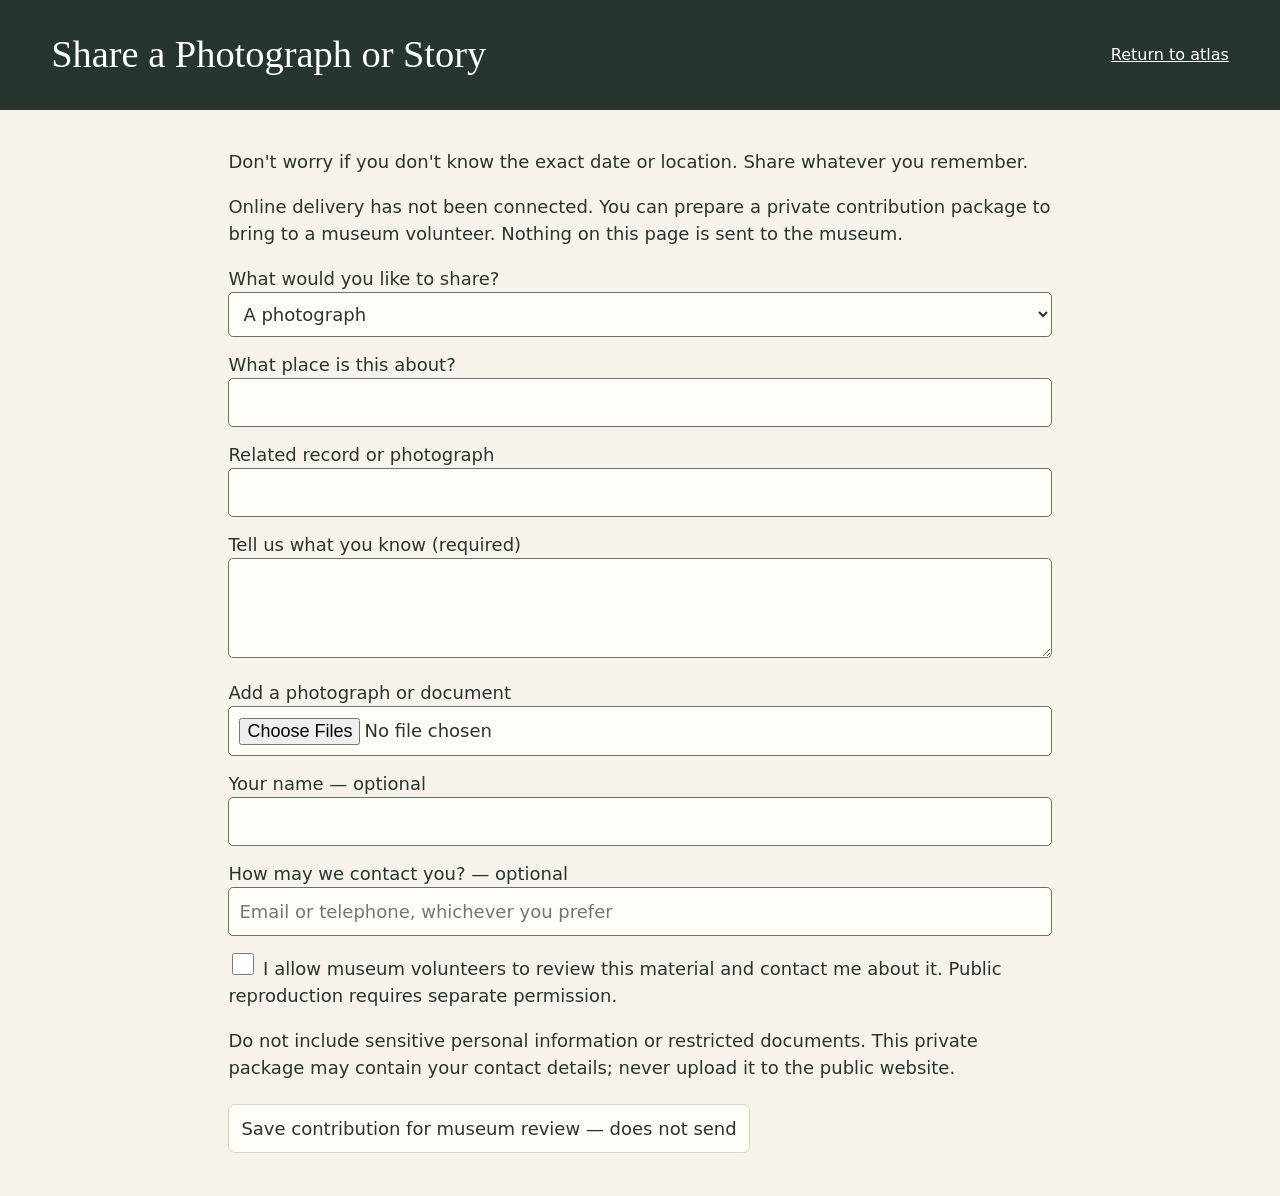
==== contribute.html @ b89902d8 "Build tested volunteer drafts, media review packages and community contribution workflow" ====
<!doctype html><html lang="en"><head><meta charset="utf-8"><meta name="viewport" content="width=device-width,initial-scale=1"><title>Share a Photograph or Story</title><link rel="stylesheet" href="styles.css"></head><body><header><h1>Share a Photograph or Story</h1><a href="index.html" style="color:white">Return to atlas</a></header><main class="editor"><p>Don't worry if you don't know the exact date or location. Share whatever you remember.</p><p id="delivery" role="status">Online delivery has not been connected. You can prepare a private contribution package to bring to a museum volunteer. Nothing on this page is sent to the museum.</p><a id="online" hidden>Open the museum's secure submission form</a><form id="contribution"><label>What would you like to share?<select name="kind"><option>A photograph</option><option>A historical document</option><option>A family story</option><option>Information about a historical location</option><option>A correction</option><option>An identification of an unknown person or building</option><option>Something else</option></select></label><label>What place is this about?<input name="place" id="place" list="places"><datalist id="places"></datalist></label><label>Related record or photograph <input id="reference" name="reference" readonly></label><label>Tell us what you know (required)<textarea name="story" required></textarea></label><label>Add a photograph or document <input id="attachments" type="file" multiple accept="image/jpeg,image/png,image/webp,application/pdf"></label><div id="selected"></div><label>Your name — optional<input name="name"></label><label>How may we contact you? — optional<input name="contact" placeholder="Email or telephone, whichever you prefer"></label><label><input type="checkbox" required name="consent"> I allow museum volunteers to review this material and contact me about it. Public reproduction requires separate permission.</label><p>Do not include sensitive personal information or restricted documents. This private package may contain your contact details; never upload it to the public website.</p><button type="submit">Save contribution for museum review — does not send</button></form><p id="result" role="status"></p></main><script src="archive-core.js"></script><script src="package.js"></script><script src="contribute.js"></script></body></html>
---- styles.css ----
:root{--paper:#f7f3ea;--white:#fffdf8;--ink:#27352f;--muted:#66756a;--border:#d9d5c9;--accent:#8a4d32;--green:#435d4b}*{box-sizing:border-box}body{margin:0;background:var(--paper);color:var(--ink);font:16px/1.5 system-ui,-apple-system,Segoe UI,sans-serif}a{color:var(--accent)}.skip{position:absolute;left:-9999px}.skip:focus{left:10px;top:10px;background:white;z-index:9999}header{padding:22px clamp(18px,4vw,58px);display:flex;justify-content:space-between;gap:20px;align-items:center;background:var(--ink);color:white}.eyebrow{text-transform:uppercase;letter-spacing:.14em;font-size:11px;color:#d7cdb7}h1{font-family:Georgia,serif;font-size:clamp(25px,3vw,40px);font-weight:normal;margin:4px 0}h1 em{color:#e0b78d}header p{margin:0;color:#d3d8d0}nav{display:flex;gap:20px;flex-wrap:wrap}nav a{color:white;text-decoration:none}nav a:hover{text-decoration:underline}main{padding:20px clamp(12px,3vw,40px)}.toolbar{display:flex;gap:10px;align-items:center;flex-wrap:wrap;margin-bottom:15px}.toolbar label:not(.check){font-size:13px;font-weight:700}.toolbar input[type=search],select,button{padding:10px 12px;border:1px solid var(--border);border-radius:7px;background:var(--white);font:inherit;color:var(--ink)}#search{flex:1;min-width:190px}.check{font-size:13px;display:flex;gap:5px;align-items:center}button{cursor:pointer}button:hover{background:#e9e3d6}.layout{display:grid;grid-template-columns:minmax(0,1.7fr) minmax(280px,.8fr);gap:16px;align-items:stretch}.map-pane,.records,.detail{border:1px solid var(--border);border-radius:9px;background:var(--white);overflow:hidden}#map{height:590px;min-height:380px;background:#e6e4d9}.map-note{font-size:12px;padding:8px 12px;color:var(--muted)}.records{max-height:630px;overflow:auto}.list-heading{position:sticky;top:0;background:var(--white);padding:13px 17px;border-bottom:1px solid var(--border);display:flex;justify-content:space-between;align-items:center;z-index:1}.list-heading h2{margin:0;font:22px Georgia,serif}#count{color:var(--muted);font-size:13px}.record{padding:15px 17px;border:0;border-bottom:1px solid var(--border);width:100%;text-align:left;background:transparent;border-radius:0;display:block}.record:hover,.record.active{background:#eee8dc}.record strong{display:block;font-size:16px}.record small{display:block;color:var(--muted);margin:4px 0}.record .summary{font-size:13px;color:#526055}.tag{font-size:11px;border:1px solid var(--border);border-radius:20px;padding:2px 8px;display:inline-block;margin-top:5px}.detail{margin-top:16px;padding:20px;position:relative}.detail h2{font:29px Georgia,serif;margin:0 0 5px}.detail .close{float:right}.detail dl{display:grid;grid-template-columns:125px 1fr;gap:6px 14px}.detail dt{font-weight:bold}.detail dd{margin:0;overflow-wrap:anywhere}.detail img{max-width:100%;max-height:350px;border-radius:6px;object-fit:contain}.detail p{max-width:78ch}.detail .warning{color:#8a4d32;font-weight:600}footer{padding:25px clamp(18px,4vw,58px) 45px;border-top:1px solid var(--border);max-width:1100px}footer h2{font:25px Georgia,serif}.notice{font-size:13px;color:var(--muted)}.atlas-pin{border-radius:50%;border:2px solid white;background:var(--accent);box-shadow:0 1px 5px #0006;width:17px;height:17px}.atlas-pin.approx{background:#8a8257;border-style:dashed}@media(max-width:800px){header{display:block}nav{margin-top:14px}.layout{grid-template-columns:1fr}#map{height:430px}.records{max-height:340px}.toolbar{align-items:stretch}.toolbar label:not(.check){width:100%}}
fieldset{border:1px solid var(--border);border-radius:7px}#categories{display:flex;flex-wrap:wrap;gap:8px;width:100%}#categories label{font-weight:normal}.toolbar input[type=number]{width:95px;padding:10px;font:inherit}button:focus-visible,a:focus-visible,input:focus-visible{outline:3px solid var(--accent);outline-offset:3px}#status{padding:0 16px}figure{margin:16px 0}figcaption{font-size:14px}audio{max-width:100%}.editor{max-width:900px;margin:auto}.editor label{display:block;margin:14px 0}.editor input:not([type=checkbox]),.editor textarea,.editor select{width:100%;padding:10px;font:inherit}.editor textarea{min-height:100px}.editor #errors{white-space:pre-wrap;color:#8a4d32}#map{role:region}
.editor{font-size:18px}.editor button{margin:5px 4px 5px 0;min-height:48px}.editor fieldset{margin:18px 0;padding:18px}.editor img{display:block;max-width:100%;max-height:240px}.editor input,.editor textarea,.editor select{border:1px solid #66756a;border-radius:5px;background:#fffdf8;color:#27352f}.editor label{overflow-wrap:anywhere}.editor #f-categories label{display:inline-block;margin:8px}.editor #f-categories input{width:auto}#location-map{height:360px;background:#e6e4d9}#save-status{padding:14px;border:2px solid #435d4b}#drop{padding:18px;border:2px dashed #435d4b}textarea:focus-visible,select:focus-visible{outline:3px solid #8a4d32}button:disabled{opacity:.55}#preview{overflow-wrap:anywhere}input[type=checkbox]{min-width:22px;min-height:22px}fieldset{min-width:0}
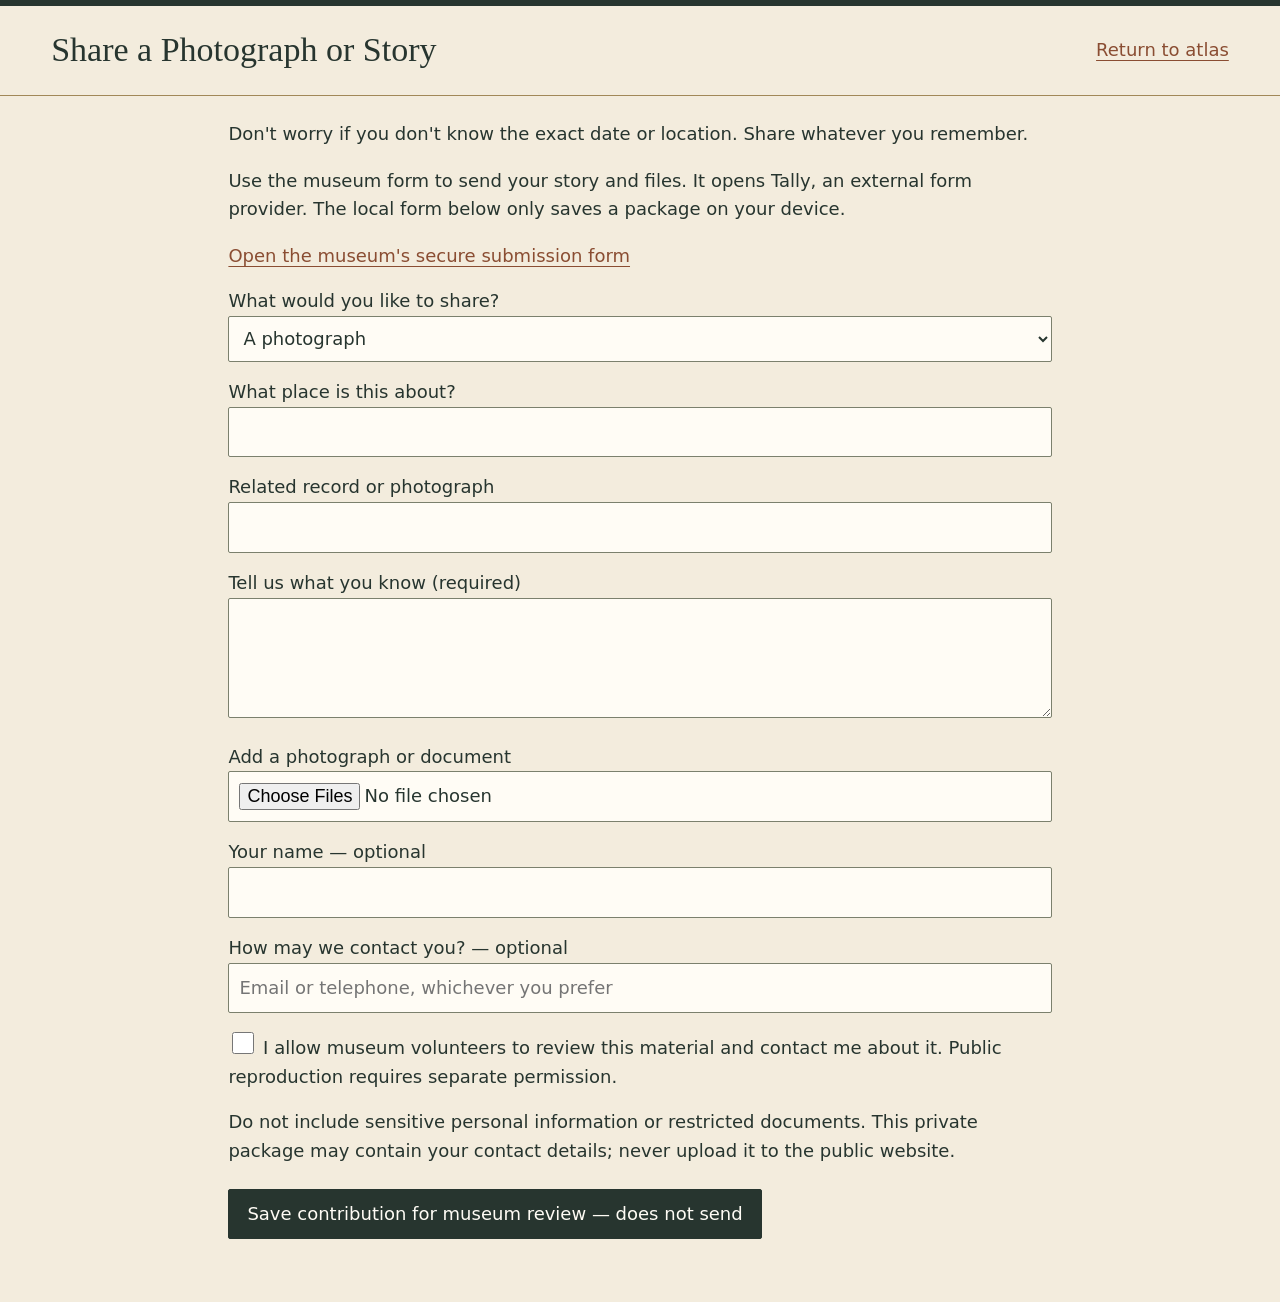
==== commit bd7ad69c: "Redesign public atlas as a traditional county gazetteer" ====
--- a/contribute.html
+++ b/contribute.html
@@ -1 +1,83 @@
-<!doctype html><html lang="en"><head><meta charset="utf-8"><meta name="viewport" content="width=device-width,initial-scale=1"><title>Share a Photograph or Story</title><link rel="stylesheet" href="styles.css"></head><body><header><h1>Share a Photograph or Story</h1><a href="index.html" style="color:white">Return to atlas</a></header><main class="editor"><p>Don't worry if you don't know the exact date or location. Share whatever you remember.</p><p id="delivery" role="status">Online delivery has not been connected. You can prepare a private contribution package to bring to a museum volunteer. Nothing on this page is sent to the museum.</p><a id="online" hidden>Open the museum's secure submission form</a><form id="contribution"><label>What would you like to share?<select name="kind"><option>A photograph</option><option>A historical document</option><option>A family story</option><option>Information about a historical location</option><option>A correction</option><option>An identification of an unknown person or building</option><option>Something else</option></select></label><label>What place is this about?<input name="place" id="place" list="places"><datalist id="places"></datalist></label><label>Related record or photograph <input id="reference" name="reference" readonly></label><label>Tell us what you know (required)<textarea name="story" required></textarea></label><label>Add a photograph or document <input id="attachments" type="file" multiple accept="image/jpeg,image/png,image/webp,application/pdf"></label><div id="selected"></div><label>Your name — optional<input name="name"></label><label>How may we contact you? — optional<input name="contact" placeholder="Email or telephone, whichever you prefer"></label><label><input type="checkbox" required name="consent"> I allow museum volunteers to review this material and contact me about it. Public reproduction requires separate permission.</label><p>Do not include sensitive personal information or restricted documents. This private package may contain your contact details; never upload it to the public website.</p><button type="submit">Save contribution for museum review — does not send</button></form><p id="result" role="status"></p></main><script src="archive-core.js"></script><script src="package.js"></script><script src="contribute.js"></script></body></html>
+<!doctype html>
+<html lang="en">
+  <head>
+    <meta charset="utf-8" />
+    <meta name="viewport" content="width=device-width,initial-scale=1" />
+    <title>Share a Photograph or Story</title>
+    <link rel="stylesheet" href="styles.css" />
+  </head>
+  <body>
+    <header>
+      <h1>Share a Photograph or Story</h1>
+      <a href="index.html">Return to atlas</a>
+    </header>
+    <main class="editor">
+      <p>
+        Don't worry if you don't know the exact date or location. Share whatever
+        you remember.
+      </p>
+      <p id="delivery" role="status">
+        Online delivery has not been connected. You can prepare a private
+        contribution package to bring to a museum volunteer. Nothing on this
+        page is sent to the museum.
+      </p>
+      <a id="online" hidden>Open the museum's secure submission form</a>
+      <form id="contribution">
+        <label
+          >What would you like to share?<select name="kind">
+            <option>A photograph</option>
+            <option>A historical document</option>
+            <option>A family story</option>
+            <option>Information about a historical location</option>
+            <option>A correction</option>
+            <option>An identification of an unknown person or building</option>
+            <option>Something else</option>
+          </select></label
+        ><label
+          >What place is this about?<input
+            name="place"
+            id="place"
+            list="places" /><datalist id="places"></datalist></label
+        ><label
+          >Related record or photograph
+          <input id="reference" name="reference" readonly /></label
+        ><label
+          >Tell us what you know (required)<textarea
+            name="story"
+            required
+          ></textarea></label
+        ><label
+          >Add a photograph or document
+          <input
+            id="attachments"
+            type="file"
+            multiple
+            accept="image/jpeg,image/png,image/webp,application/pdf"
+        /></label>
+        <div id="selected"></div>
+        <label>Your name — optional<input name="name" /></label
+        ><label
+          >How may we contact you? — optional<input
+            name="contact"
+            placeholder="Email or telephone, whichever you prefer" /></label
+        ><label
+          ><input type="checkbox" required name="consent" /> I allow museum
+          volunteers to review this material and contact me about it. Public
+          reproduction requires separate permission.</label
+        >
+        <p>
+          Do not include sensitive personal information or restricted documents.
+          This private package may contain your contact details; never upload it
+          to the public website.
+        </p>
+        <button type="submit">
+          Save contribution for museum review — does not send
+        </button>
+      </form>
+      <p id="result" role="status"></p>
+    </main>
+    <script src="archive-core.js"></script>
+    <script src="package.js"></script>
+    <script src="contribute.js"></script>
+  </body>
+</html>
--- a/styles.css
+++ b/styles.css
@@ -1,4 +1,745 @@
-:root{--paper:#f7f3ea;--white:#fffdf8;--ink:#27352f;--muted:#66756a;--border:#d9d5c9;--accent:#8a4d32;--green:#435d4b}*{box-sizing:border-box}body{margin:0;background:var(--paper);color:var(--ink);font:16px/1.5 system-ui,-apple-system,Segoe UI,sans-serif}a{color:var(--accent)}.skip{position:absolute;left:-9999px}.skip:focus{left:10px;top:10px;background:white;z-index:9999}header{padding:22px clamp(18px,4vw,58px);display:flex;justify-content:space-between;gap:20px;align-items:center;background:var(--ink);color:white}.eyebrow{text-transform:uppercase;letter-spacing:.14em;font-size:11px;color:#d7cdb7}h1{font-family:Georgia,serif;font-size:clamp(25px,3vw,40px);font-weight:normal;margin:4px 0}h1 em{color:#e0b78d}header p{margin:0;color:#d3d8d0}nav{display:flex;gap:20px;flex-wrap:wrap}nav a{color:white;text-decoration:none}nav a:hover{text-decoration:underline}main{padding:20px clamp(12px,3vw,40px)}.toolbar{display:flex;gap:10px;align-items:center;flex-wrap:wrap;margin-bottom:15px}.toolbar label:not(.check){font-size:13px;font-weight:700}.toolbar input[type=search],select,button{padding:10px 12px;border:1px solid var(--border);border-radius:7px;background:var(--white);font:inherit;color:var(--ink)}#search{flex:1;min-width:190px}.check{font-size:13px;display:flex;gap:5px;align-items:center}button{cursor:pointer}button:hover{background:#e9e3d6}.layout{display:grid;grid-template-columns:minmax(0,1.7fr) minmax(280px,.8fr);gap:16px;align-items:stretch}.map-pane,.records,.detail{border:1px solid var(--border);border-radius:9px;background:var(--white);overflow:hidden}#map{height:590px;min-height:380px;background:#e6e4d9}.map-note{font-size:12px;padding:8px 12px;color:var(--muted)}.records{max-height:630px;overflow:auto}.list-heading{position:sticky;top:0;background:var(--white);padding:13px 17px;border-bottom:1px solid var(--border);display:flex;justify-content:space-between;align-items:center;z-index:1}.list-heading h2{margin:0;font:22px Georgia,serif}#count{color:var(--muted);font-size:13px}.record{padding:15px 17px;border:0;border-bottom:1px solid var(--border);width:100%;text-align:left;background:transparent;border-radius:0;display:block}.record:hover,.record.active{background:#eee8dc}.record strong{display:block;font-size:16px}.record small{display:block;color:var(--muted);margin:4px 0}.record .summary{font-size:13px;color:#526055}.tag{font-size:11px;border:1px solid var(--border);border-radius:20px;padding:2px 8px;display:inline-block;margin-top:5px}.detail{margin-top:16px;padding:20px;position:relative}.detail h2{font:29px Georgia,serif;margin:0 0 5px}.detail .close{float:right}.detail dl{display:grid;grid-template-columns:125px 1fr;gap:6px 14px}.detail dt{font-weight:bold}.detail dd{margin:0;overflow-wrap:anywhere}.detail img{max-width:100%;max-height:350px;border-radius:6px;object-fit:contain}.detail p{max-width:78ch}.detail .warning{color:#8a4d32;font-weight:600}footer{padding:25px clamp(18px,4vw,58px) 45px;border-top:1px solid var(--border);max-width:1100px}footer h2{font:25px Georgia,serif}.notice{font-size:13px;color:var(--muted)}.atlas-pin{border-radius:50%;border:2px solid white;background:var(--accent);box-shadow:0 1px 5px #0006;width:17px;height:17px}.atlas-pin.approx{background:#8a8257;border-style:dashed}@media(max-width:800px){header{display:block}nav{margin-top:14px}.layout{grid-template-columns:1fr}#map{height:430px}.records{max-height:340px}.toolbar{align-items:stretch}.toolbar label:not(.check){width:100%}}
-fieldset{border:1px solid var(--border);border-radius:7px}#categories{display:flex;flex-wrap:wrap;gap:8px;width:100%}#categories label{font-weight:normal}.toolbar input[type=number]{width:95px;padding:10px;font:inherit}button:focus-visible,a:focus-visible,input:focus-visible{outline:3px solid var(--accent);outline-offset:3px}#status{padding:0 16px}figure{margin:16px 0}figcaption{font-size:14px}audio{max-width:100%}.editor{max-width:900px;margin:auto}.editor label{display:block;margin:14px 0}.editor input:not([type=checkbox]),.editor textarea,.editor select{width:100%;padding:10px;font:inherit}.editor textarea{min-height:100px}.editor #errors{white-space:pre-wrap;color:#8a4d32}#map{role:region}
-.editor{font-size:18px}.editor button{margin:5px 4px 5px 0;min-height:48px}.editor fieldset{margin:18px 0;padding:18px}.editor img{display:block;max-width:100%;max-height:240px}.editor input,.editor textarea,.editor select{border:1px solid #66756a;border-radius:5px;background:#fffdf8;color:#27352f}.editor label{overflow-wrap:anywhere}.editor #f-categories label{display:inline-block;margin:8px}.editor #f-categories input{width:auto}#location-map{height:360px;background:#e6e4d9}#save-status{padding:14px;border:2px solid #435d4b}#drop{padding:18px;border:2px dashed #435d4b}textarea:focus-visible,select:focus-visible{outline:3px solid #8a4d32}button:disabled{opacity:.55}#preview{overflow-wrap:anywhere}input[type=checkbox]{min-width:22px;min-height:22px}fieldset{min-width:0}
-
+:root {
+  --paper: #f3ecdd;
+  --white: #fffcf5;
+  --ink: #27352f;
+  --muted: #536055;
+  --border: #c3b798;
+  --accent: #8a4d32;
+  --brass: #a18858;
+  --green: #435d4b;
+}
+* {
+  box-sizing: border-box;
+}
+html {
+  scroll-padding-top: 16px;
+}
+body {
+  margin: 0;
+  background: var(--paper);
+  color: var(--ink);
+  font:
+    18px/1.6 system-ui,
+    -apple-system,
+    Segoe UI,
+    sans-serif;
+}
+a {
+  color: var(--accent);
+  text-underline-offset: 4px;
+  overflow-wrap: anywhere;
+}
+a:hover {
+  text-decoration-thickness: 2px;
+}
+button,
+input,
+select,
+textarea {
+  font: inherit;
+  color: inherit;
+}
+button,
+.button-link {
+  cursor: pointer;
+  background: var(--ink);
+  color: var(--white);
+  border: 1px solid var(--ink);
+  padding: 10px 18px;
+  min-height: 46px;
+  border-radius: 2px;
+}
+button:hover,
+.button-link:hover {
+  background: #3c5145;
+  color: var(--white);
+}
+button:disabled {
+  opacity: 0.55;
+}
+input:not([type="checkbox"]),
+select,
+textarea {
+  border: 1px solid #7b806d;
+  border-radius: 2px;
+  background: var(--white);
+  padding: 10px;
+  min-height: 46px;
+  max-width: 100%;
+}
+input[type="checkbox"] {
+  width: 22px;
+  height: 22px;
+  flex-shrink: 0;
+  accent-color: var(--ink);
+}
+:focus-visible {
+  outline: 3px solid var(--accent);
+  outline-offset: 4px;
+}
+.skip {
+  position: absolute;
+  left: -9999px;
+}
+.skip:focus {
+  left: 12px;
+  top: 12px;
+  background: var(--white);
+  padding: 12px;
+  z-index: 9999;
+}
+h1,
+h2,
+h3 {
+  font-family: Georgia, "Times New Roman", serif;
+  font-weight: 400;
+  line-height: 1.2;
+}
+h2 {
+  font-size: 30px;
+}
+h3 {
+  font-size: 24px;
+}
+p {
+  margin: 0 0 18px;
+}
+.eyebrow {
+  text-transform: uppercase;
+  letter-spacing: 0.14em;
+  font-size: 12px;
+  font-weight: 600;
+  color: var(--muted);
+}
+header {
+  padding: 24px clamp(16px, 4vw, 64px);
+  border-top: 6px solid var(--ink);
+  border-bottom: 1px solid var(--brass);
+  display: flex;
+  justify-content: space-between;
+  align-items: center;
+  gap: 20px;
+}
+header h1 {
+  margin: 0;
+  font-size: 34px;
+}
+.masthead {
+  display: block;
+  text-align: center;
+  padding: 22px 16px 20px;
+  border-bottom: 3px double var(--brass);
+}
+.masthead h1 {
+  font-size: clamp(32px, 4vw, 54px);
+  letter-spacing: 0.04em;
+  text-transform: uppercase;
+  margin: 10px 0;
+}
+.masthead h1 span {
+  display: block;
+  font-size: 0.7em;
+  letter-spacing: 0.16em;
+  margin-top: 3px;
+}
+.masthead p {
+  font:
+    italic 18px Georgia,
+    serif;
+  margin: 12px 0 0;
+}
+.primary-nav {
+  display: flex;
+  justify-content: center;
+  gap: 12px 36px;
+  flex-wrap: wrap;
+  border-bottom: 1px solid var(--border);
+  padding: 8px 16px;
+}
+.primary-nav a {
+  color: var(--ink);
+  font-size: 16px;
+  min-height: 44px;
+  display: flex;
+  align-items: center;
+  text-decoration: none;
+}
+.primary-nav a:hover {
+  text-decoration: underline;
+}
+main {
+  padding: 24px clamp(16px, 3vw, 48px) 40px;
+  max-width: 1600px;
+  margin: auto;
+}
+.introduction {
+  display: flex;
+  justify-content: space-between;
+  align-items: center;
+  gap: 24px;
+  margin-bottom: 20px;
+}
+.introduction p {
+  margin: 0;
+}
+.introduction > p:last-child {
+  font:
+    20px/1.5 Georgia,
+    serif;
+  max-width: 65ch;
+}
+.toolbar {
+  margin-bottom: 24px;
+}
+.search-row {
+  display: flex;
+  gap: 16px;
+  align-items: center;
+}
+.search-row label {
+  font-family: Georgia, serif;
+  font-size: 23px;
+  white-space: nowrap;
+}
+#search {
+  flex: 1;
+  min-width: 0;
+}
+details {
+  border: 1px solid var(--border);
+  background: var(--white);
+}
+summary {
+  cursor: pointer;
+  min-height: 48px;
+  padding: 12px 16px;
+  font-weight: 600;
+}
+summary:hover {
+  background: #ede5d5;
+}
+.filter-index {
+  margin-top: 12px;
+}
+.filter-index summary {
+  font-size: 16px;
+}
+#filter-count {
+  font-weight: 400;
+  color: var(--muted);
+}
+fieldset {
+  min-width: 0;
+  border: 1px solid var(--border);
+  padding: 16px;
+}
+#categories {
+  margin: 12px 16px;
+  display: grid;
+  grid-template-columns: repeat(5, minmax(0, 1fr));
+  gap: 8px 16px;
+}
+legend {
+  font-size: 15px;
+  padding: 0 8px;
+}
+#categories label,
+.check {
+  display: flex;
+  align-items: center;
+  gap: 8px;
+  font-size: 16px;
+  min-height: 44px;
+}
+#categories input {
+  margin: 0;
+}
+.advanced {
+  padding: 8px 16px 20px;
+  display: flex;
+  gap: 16px;
+  flex-wrap: wrap;
+  align-items: center;
+}
+.advanced label {
+  font-size: 16px;
+}
+.advanced input[type="number"] {
+  width: 110px;
+}
+.layout {
+  display: grid;
+  grid-template-columns: minmax(0, 2fr) minmax(300px, 1fr);
+  gap: 24px;
+  align-items: stretch;
+}
+.map-pane,
+.records {
+  background: var(--white);
+  border: 1px solid var(--border);
+  min-width: 0;
+}
+.plate-heading,
+.list-heading {
+  padding: 14px 20px;
+  border-bottom: 1px solid var(--border);
+  min-height: 69px;
+}
+.plate-heading {
+  display: flex;
+  align-items: center;
+  justify-content: space-between;
+  gap: 16px;
+}
+.plate-heading h2,
+.list-heading h2 {
+  font-size: 25px;
+  margin: 0;
+}
+.plate-heading span,
+#count {
+  font-size: 13px;
+  color: var(--muted);
+}
+#map {
+  height: 520px;
+  background: #e4e3d6;
+}
+.map-note {
+  font-size: 14px;
+  padding: 10px 16px;
+  color: var(--muted);
+}
+.records {
+  max-height: 639px;
+  overflow: auto;
+  scroll-margin-top: 16px;
+}
+.list-heading {
+  position: sticky;
+  top: 0;
+  background: var(--white);
+  z-index: 1;
+  display: flex;
+  justify-content: space-between;
+  align-items: center;
+  gap: 12px;
+}
+#status {
+  font-size: 16px;
+  padding: 20px 20px 0;
+}
+#status:empty {
+  display: none;
+}
+#record-list > p {
+  padding: 0 20px;
+  font-size: 16px;
+}
+.empty-state {
+  padding: 0 20px 24px;
+}
+.empty-state h3 {
+  font-size: 25px;
+}
+.empty-state p {
+  font-size: 16px;
+}
+.empty-state button {
+  width: 100%;
+  font-size: 16px;
+  margin-bottom: 14px;
+}
+.record {
+  background: transparent;
+  color: var(--ink);
+  width: 100%;
+  text-align: left;
+  padding: 18px 20px;
+  border: 0;
+  border-bottom: 1px solid var(--border);
+  border-radius: 0;
+  display: block;
+}
+.record:hover,
+.record.active {
+  background: #eae2cf;
+  color: var(--ink);
+}
+.record.active {
+  border-left: 4px solid var(--accent);
+}
+.record strong {
+  display: block;
+  font:
+    23px/1.25 Georgia,
+    serif;
+}
+.record small {
+  display: block;
+  font-size: 15px;
+  margin: 8px 0;
+  color: var(--muted);
+}
+.record span {
+  font-size: 14px;
+}
+.detail {
+  position: fixed;
+  right: 0;
+  top: 0;
+  bottom: 0;
+  width: min(700px, 60vw);
+  z-index: 1100;
+  background: var(--white);
+  border-left: 3px double var(--brass);
+  padding: 24px 36px 48px;
+  overflow: auto;
+  box-shadow: -8px 0 24px #27352f20;
+  scroll-padding-top: 20px;
+}
+.detail[hidden] {
+  display: none;
+}
+.reader-tools {
+  position: sticky;
+  top: -24px;
+  background: var(--white);
+  padding: 12px 0;
+  border-bottom: 1px solid var(--border);
+  display: flex;
+  justify-content: space-between;
+  gap: 16px;
+  align-items: center;
+  z-index: 2;
+  margin-bottom: 24px;
+}
+.reader-tools span {
+  font-size: 12px;
+  letter-spacing: 0.1em;
+  text-transform: uppercase;
+}
+.detail h2 {
+  font-size: clamp(30px, 3vw, 44px);
+  margin: 16px 0;
+}
+.archive-ref {
+  font:
+    14px/1.5 ui-monospace,
+    monospace;
+  color: var(--muted);
+  text-transform: uppercase;
+  letter-spacing: 0.05em;
+}
+.record-context {
+  font-style: italic;
+  font-family: Georgia, serif;
+}
+.narrative {
+  font:
+    20px/1.8 Georgia,
+    serif;
+  white-space: pre-line;
+  max-width: 70ch;
+}
+.evidence {
+  padding: 14px 16px;
+  border-left: 3px solid var(--accent);
+  background: #f3ecdd;
+  font-size: 16px;
+}
+.detail dl {
+  display: grid;
+  grid-template-columns: minmax(100px, 1fr) 2fr;
+  gap: 10px 18px;
+  font-size: 16px;
+  padding: 16px;
+}
+.detail dt {
+  font-weight: 600;
+}
+.detail dd {
+  margin: 0;
+  overflow-wrap: anywhere;
+}
+.detail img {
+  display: block;
+  max-width: 100%;
+  max-height: 65vh;
+  object-fit: contain;
+  margin: 0 auto 12px;
+}
+.detail figure {
+  margin: 24px 0;
+  border-bottom: 1px solid var(--border);
+  padding-bottom: 20px;
+}
+.detail figcaption {
+  font:
+    16px/1.6 Georgia,
+    serif;
+}
+.detail figure > a {
+  font-size: 16px;
+  display: inline-block;
+  margin: 8px 12px 0 0;
+}
+.detail audio {
+  max-width: 100%;
+}
+.detail h3 {
+  border-top: 1px solid var(--border);
+  padding-top: 20px;
+}
+.detail .record-contribute {
+  display: block;
+  border-top: 3px double var(--brass);
+  margin-top: 28px;
+  padding-top: 20px;
+}
+footer {
+  padding: 32px clamp(16px, 3vw, 48px);
+  border-top: 3px double var(--brass);
+  display: grid;
+  grid-template-columns: 1fr 1fr;
+  gap: 24px 48px;
+  max-width: 1600px;
+  margin: auto;
+}
+footer h2 {
+  margin: 8px 0 18px;
+}
+footer p {
+  max-width: 70ch;
+  font-size: 16px;
+}
+.button-link {
+  display: inline-block;
+  text-decoration: none;
+  font-size: 17px;
+}
+.notice {
+  font-size: 15px;
+  color: var(--muted);
+  margin-top: 12px;
+}
+.volunteer-links,
+.colophon {
+  grid-column: 1/-1;
+}
+.volunteer-links p {
+  padding: 0 16px;
+}
+.colophon {
+  font-size: 13px;
+  color: var(--muted);
+  border-top: 1px solid var(--border);
+  padding-top: 20px;
+}
+.leaflet-control-zoom a {
+  min-width: 44px;
+  min-height: 44px;
+  line-height: 44px !important;
+  color: var(--ink) !important;
+}
+.marker-cluster-small,
+.marker-cluster-medium,
+.marker-cluster-large {
+  background: #a1885870;
+}
+.marker-cluster-small div,
+.marker-cluster-medium div,
+.marker-cluster-large div {
+  background: var(--ink);
+  color: var(--white);
+}
+.atlas-pin {
+  border-radius: 50%;
+  border: 3px solid var(--white);
+  background: var(--ink);
+  outline: 1px solid var(--ink);
+}
+.atlas-pin.approx {
+  background: var(--accent);
+  outline-style: dashed;
+}
+.editor {
+  max-width: 900px;
+  margin: auto;
+}
+.editor label {
+  display: block;
+  margin: 16px 0;
+}
+.editor input:not([type="checkbox"]),
+.editor textarea,
+.editor select {
+  width: 100%;
+}
+.editor textarea {
+  min-height: 120px;
+}
+.editor button {
+  margin: 5px 4px 5px 0;
+}
+.editor fieldset {
+  margin: 20px 0;
+}
+.editor img {
+  display: block;
+  max-width: 100%;
+  max-height: 300px;
+}
+.editor label,
+.editor #preview {
+  overflow-wrap: anywhere;
+}
+.editor #f-categories label {
+  display: inline-flex;
+  align-items: center;
+  gap: 8px;
+  margin: 8px;
+}
+.editor #f-categories input {
+  width: 22px;
+}
+.editor #errors {
+  white-space: pre-wrap;
+  color: var(--accent);
+}
+#location-map {
+  height: 360px;
+  background: #e4e3d6;
+}
+#save-status {
+  padding: 16px;
+  border: 2px solid var(--green);
+}
+#drop {
+  padding: 18px;
+  border: 2px dashed var(--green);
+}
+@media (max-width: 1000px) {
+  #categories {
+    grid-template-columns: repeat(3, minmax(0, 1fr));
+  }
+  .plate-heading {
+    display: block;
+  }
+  .plate-heading span {
+    display: block;
+  }
+  .introduction {
+    display: block;
+  }
+  .introduction .eyebrow {
+    margin-bottom: 8px;
+  }
+  .detail {
+    width: 65vw;
+  }
+}
+@media (max-width: 700px) {
+  body {
+    font-size: 18px;
+  }
+  .masthead {
+    padding: 16px 12px;
+  }
+  .masthead .eyebrow {
+    font-size: 10px;
+    letter-spacing: 0.1em;
+  }
+  .masthead h1 {
+    font-size: 32px;
+  }
+  .masthead p {
+    font-size: 16px;
+  }
+  .primary-nav {
+    display: grid;
+    grid-template-columns: 1fr 1fr;
+    gap: 0 16px;
+  }
+  .primary-nav a {
+    font-size: 14px;
+    justify-content: center;
+    text-align: center;
+  }
+  .introduction .eyebrow {
+    font-size: 11px;
+  }
+  .introduction > p:last-child {
+    font-size: 19px;
+  }
+  .search-row {
+    display: grid;
+    grid-template-columns: 1fr auto;
+    gap: 8px;
+  }
+  .search-row label {
+    grid-column: 1/-1;
+    font-size: 22px;
+  }
+  .search-row button {
+    font-size: 15px;
+    padding: 10px;
+  }
+  .layout {
+    grid-template-columns: 1fr;
+    gap: 16px;
+  }
+  #map {
+    height: 390px;
+  }
+  .plate-heading {
+    display: flex;
+    flex-wrap: wrap;
+    gap: 4px;
+  }
+  .plate-heading h2 {
+    font-size: 23px;
+  }
+  #categories {
+    grid-template-columns: repeat(2, minmax(0, 1fr));
+    margin: 8px;
+    padding: 12px;
+    gap: 4px;
+  }
+  .records {
+    max-height: 480px;
+  }
+  .detail {
+    width: 100%;
+    padding: 20px 22px 40px;
+  }
+  .reader-tools {
+    top: -20px;
+  }
+  .reader-tools span {
+    font-size: 10px;
+  }
+  .detail dl {
+    grid-template-columns: 1fr;
+    padding: 12px;
+  }
+  .detail dd {
+    margin-bottom: 8px;
+  }
+  footer {
+    grid-template-columns: 1fr;
+    gap: 24px;
+  }
+  header:not(.masthead) {
+    align-items: flex-start;
+    flex-direction: column;
+  }
+  .editor fieldset {
+    padding: 12px;
+  }
+}
+@media (prefers-reduced-motion: reduce) {
+  * {
+    scroll-behavior: auto !important;
+  }
+}
